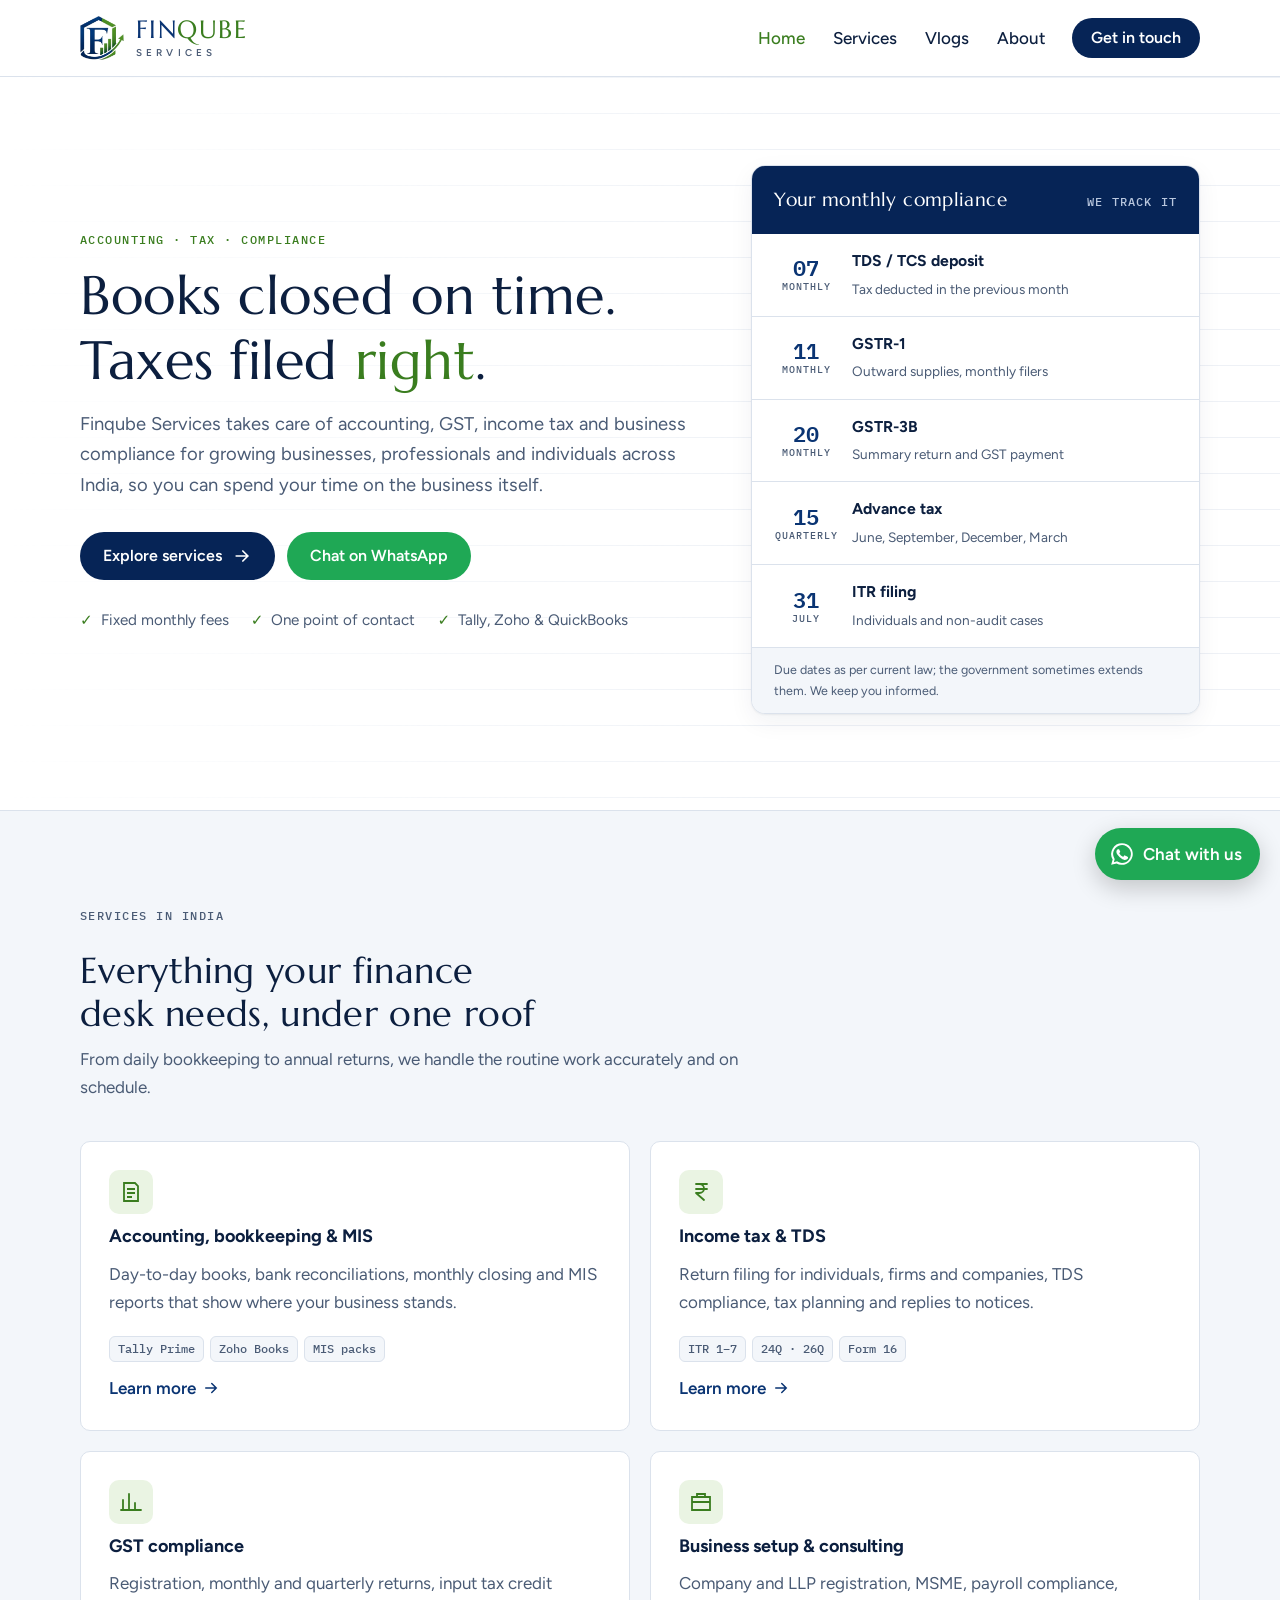
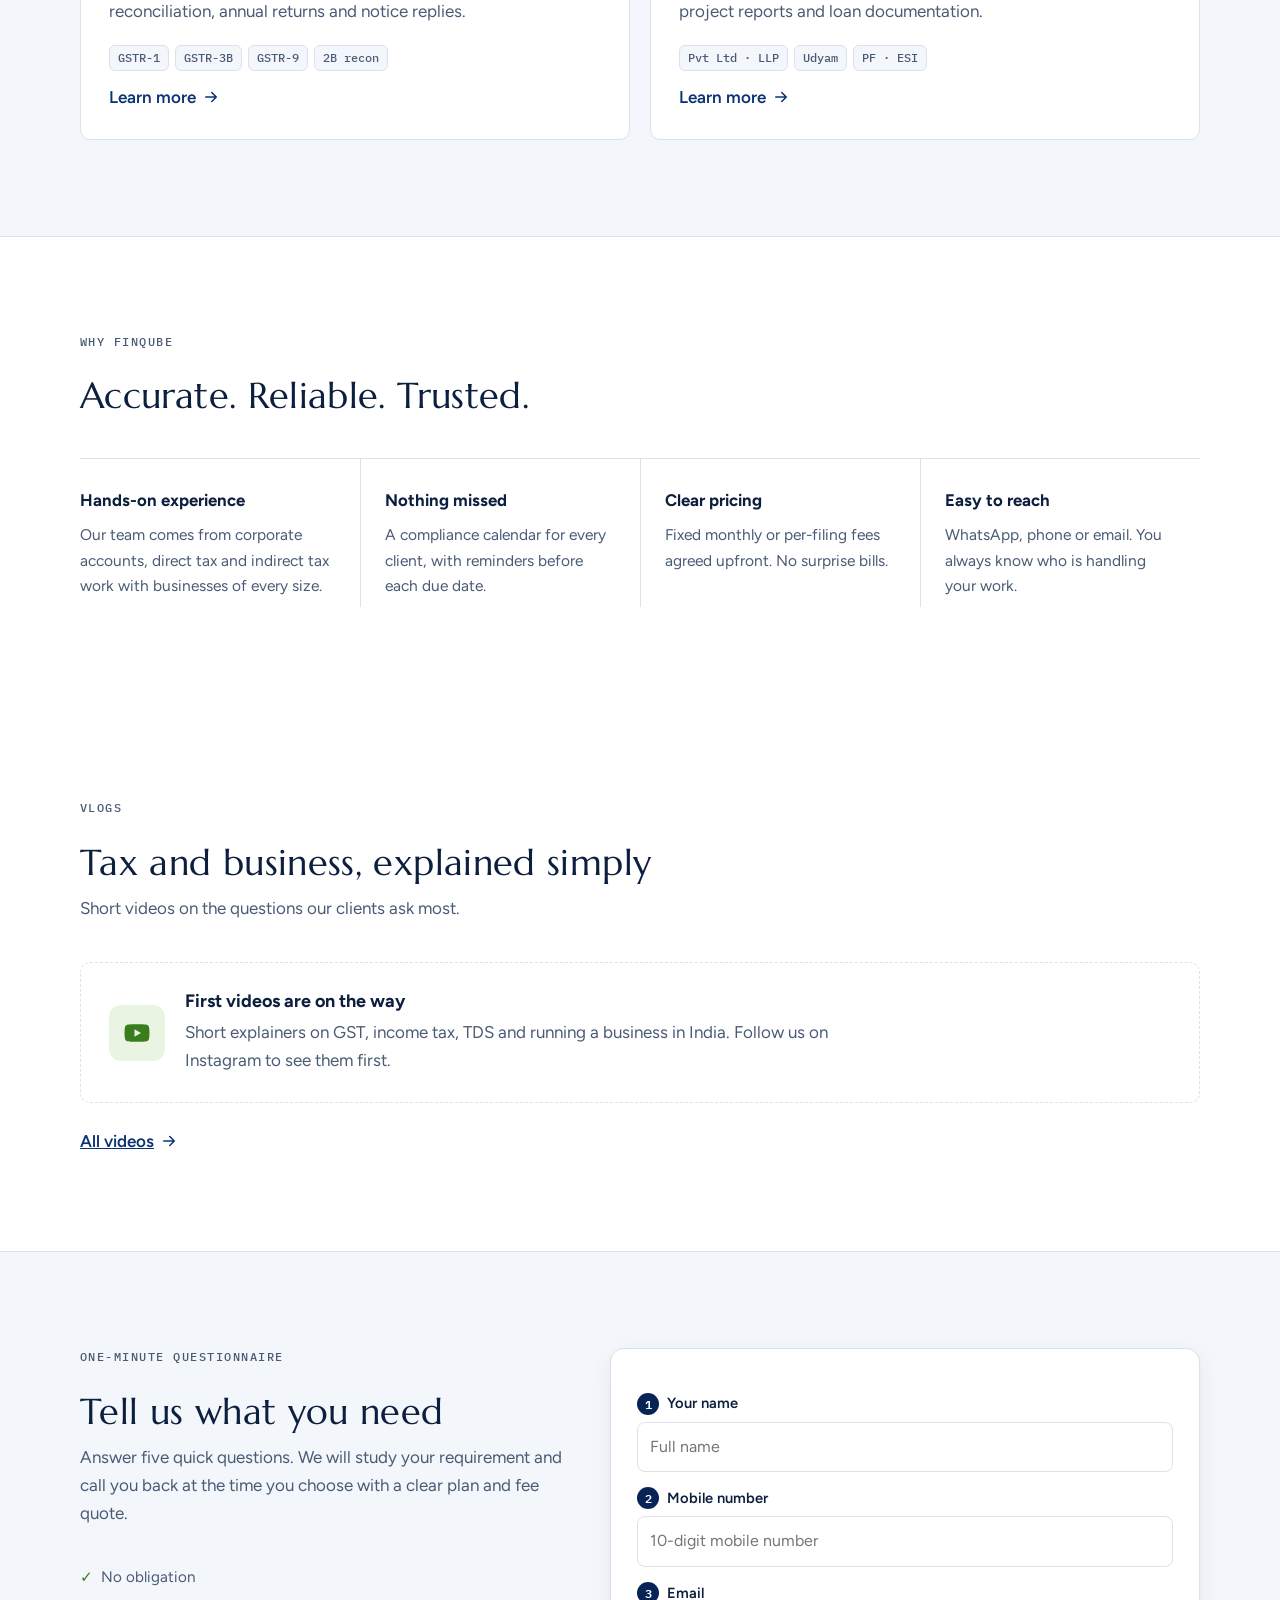
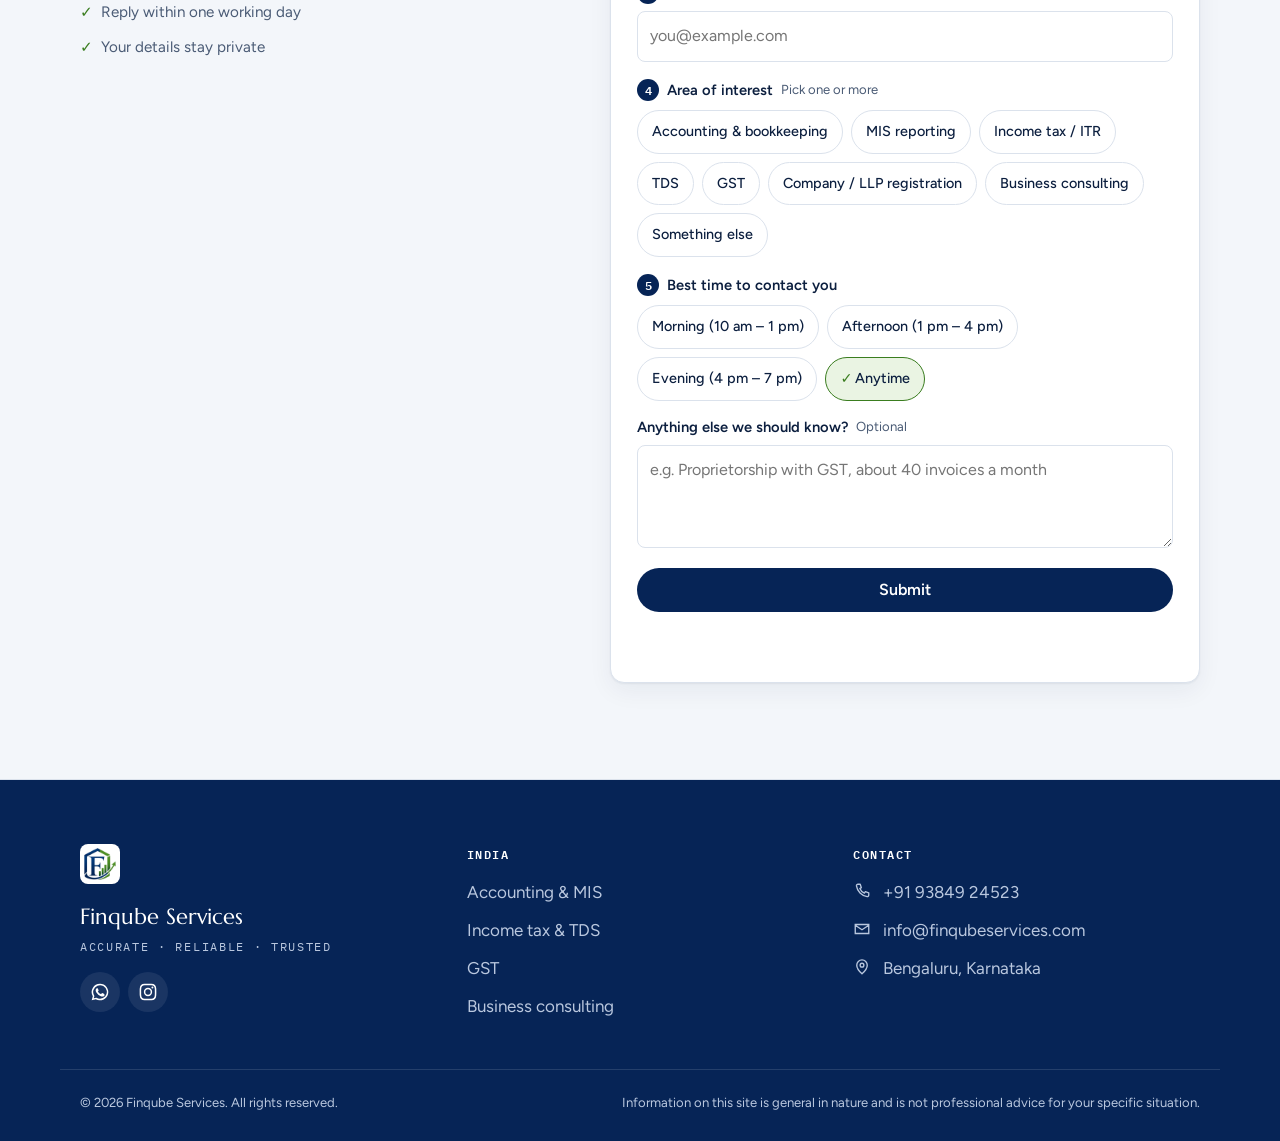
==== index.html @ 2cf3ce06 "Add files via upload" ====
<!doctype html>
<html lang="en">
<head>
<meta charset="utf-8">
<meta name="viewport" content="width=device-width, initial-scale=1, viewport-fit=cover">
<meta name="claude:viewport-fit-sides" content="cover">
<title>Finqube Services | Accounting, GST &amp; Income Tax Services</title>
<meta name="description" content="Finqube Services handles accounting, bookkeeping, MIS, GST, income tax, TDS and business compliance for businesses and individuals across India.">
<link rel="canonical" href="https://finqubeservices.com/">
<meta property="og:title" content="Finqube Services | Accounting, GST &amp; Income Tax Services">
<meta property="og:description" content="Finqube Services handles accounting, bookkeeping, MIS, GST, income tax, TDS and business compliance for businesses and individuals across India.">
<meta property="og:image" content="https://finqubeservices.com/assets/logo-full.jpg">
<meta property="og:type" content="website">
<meta name="theme-color" content="#062456">
<link rel="icon" type="image/png" href="assets/favicon.png">
<link rel="preconnect" href="https://fonts.googleapis.com">
<link rel="preconnect" href="https://fonts.gstatic.com" crossorigin>
<link rel="stylesheet" href="https://fonts.googleapis.com/css2?family=Figtree:wght@400;500;600;700&family=IBM+Plex+Mono:wght@400;500;600&family=Marcellus&display=swap">
<link rel="stylesheet" href="css/style.css">
</head>
<body data-page="home">
<header id="site-header" class="site-header"></header>
<main>

<section class="hero"><div class="wrap hero-grid">
<div>
<p class="eyebrow">Accounting · Tax · Compliance</p>
<h1>Books closed on time. Taxes filed <em>right</em>.</h1>
<p class="lede">Finqube Services takes care of accounting, GST, income tax and business compliance for growing businesses, professionals and individuals across India, so you can spend your time on the business itself.</p>
<div class="hero-actions">
<a class="btn btn-solid" href="services.html">Explore services <svg viewBox="0 0 24 24"><path fill="none" stroke="currentColor" stroke-width="2" stroke-linecap="round" d="M5 12h14m-6-6 6 6-6 6"/></svg></a>
<button type="button" class="btn btn-wa" data-wa-picker>Chat on WhatsApp</button>
</div>
<ul class="hero-points"><li>Fixed monthly fees</li><li>One point of contact</li><li>Tally, Zoho &amp; QuickBooks</li></ul>
</div>
<div class="ledger" aria-label="Typical monthly compliance calendar">
<div class="ledger-head"><b>Your monthly compliance</b><span>We track it</span></div>
<ol>
<li><span class="day">07<small>MONTHLY</small></span><span class="what"><b>TDS / TCS deposit</b><span>Tax deducted in the previous month</span></span></li>
<li><span class="day">11<small>MONTHLY</small></span><span class="what"><b>GSTR-1</b><span>Outward supplies, monthly filers</span></span></li>
<li><span class="day">20<small>MONTHLY</small></span><span class="what"><b>GSTR-3B</b><span>Summary return and GST payment</span></span></li>
<li><span class="day">15<small>QUARTERLY</small></span><span class="what"><b>Advance tax</b><span>June, September, December, March</span></span></li>
<li><span class="day">31<small>JULY</small></span><span class="what"><b>ITR filing</b><span>Individuals and non-audit cases</span></span></li>
</ol>
<div class="ledger-foot">Due dates as per current law; the government sometimes extends them. We keep you informed.</div>
</div>
</div></section>

<section class="section section-alt"><div class="wrap">
<div class="section-head"><p class="eyebrow">Services in India</p><h2>Everything your finance desk needs, under one roof</h2>
<p>From daily bookkeeping to annual returns, we handle the routine work accurately and on schedule.</p></div>
<div class="cards">
<a class="card" href="services.html#accounting"><div class="card-ico"><svg viewBox="0 0 24 24"><path fill="none" stroke="currentColor" stroke-width="1.8" d="M5 3h11l3 3v15H5zM8 9h8M8 13h8M8 17h5"/></svg></div><h3>Accounting, bookkeeping &amp; MIS</h3><p>Day-to-day books, bank reconciliations, monthly closing and MIS reports that show where your business stands.</p><div class="forms"><span>Tally Prime</span><span>Zoho Books</span><span>MIS packs</span></div><span class="more">Learn more <svg viewBox="0 0 24 24"><path fill="none" stroke="currentColor" stroke-width="2" stroke-linecap="round" d="M5 12h14m-6-6 6 6-6 6"/></svg></span></a>
<a class="card" href="services.html#direct-tax"><div class="card-ico"><svg viewBox="0 0 24 24"><path fill="none" stroke="currentColor" stroke-width="1.8" stroke-linecap="round" stroke-linejoin="round" d="M7 4h11M7 9h11M7 4h3.5a4.5 4.5 0 0 1 0 9H7l8 7"/></svg></div><h3>Income tax &amp; TDS</h3><p>Return filing for individuals, firms and companies, TDS compliance, tax planning and replies to notices.</p><div class="forms"><span>ITR 1–7</span><span>24Q · 26Q</span><span>Form 16</span></div><span class="more">Learn more <svg viewBox="0 0 24 24"><path fill="none" stroke="currentColor" stroke-width="2" stroke-linecap="round" d="M5 12h14m-6-6 6 6-6 6"/></svg></span></a>
<a class="card" href="services.html#gst"><div class="card-ico"><svg viewBox="0 0 24 24"><path fill="none" stroke="currentColor" stroke-width="1.8" stroke-linecap="round" d="M4 20V10M10 20V4M16 20v-7M22 20H2"/></svg></div><h3>GST compliance</h3><p>Registration, monthly and quarterly returns, input tax credit reconciliation, annual returns and notice replies.</p><div class="forms"><span>GSTR-1</span><span>GSTR-3B</span><span>GSTR-9</span><span>2B recon</span></div><span class="more">Learn more <svg viewBox="0 0 24 24"><path fill="none" stroke="currentColor" stroke-width="2" stroke-linecap="round" d="M5 12h14m-6-6 6 6-6 6"/></svg></span></a>
<a class="card" href="services.html#consulting"><div class="card-ico"><svg viewBox="0 0 24 24"><path fill="none" stroke="currentColor" stroke-width="1.8" d="M3 7h18v13H3zM8 7V4h8v3M3 12h18"/></svg></div><h3>Business setup &amp; consulting</h3><p>Company and LLP registration, MSME, payroll compliance, project reports and loan documentation.</p><div class="forms"><span>Pvt Ltd · LLP</span><span>Udyam</span><span>PF · ESI</span></div><span class="more">Learn more <svg viewBox="0 0 24 24"><path fill="none" stroke="currentColor" stroke-width="2" stroke-linecap="round" d="M5 12h14m-6-6 6 6-6 6"/></svg></span></a>
</div></div></section>

<section class="section"><div class="wrap">
<div class="section-head"><p class="eyebrow">Why Finqube</p><h2>Accurate. Reliable. Trusted.</h2></div>
<div class="why">
<div><b>Hands-on experience</b><p>Our team comes from corporate accounts, direct tax and indirect tax work with businesses of every size.</p></div>
<div><b>Nothing missed</b><p>A compliance calendar for every client, with reminders before each due date.</p></div>
<div><b>Clear pricing</b><p>Fixed monthly or per-filing fees agreed upfront. No surprise bills.</p></div>
<div><b>Easy to reach</b><p>WhatsApp, phone or email. You always know who is handling your work.</p></div>
</div></div></section>

<section class="section global-band" id="global-section"><div class="wrap">
<div class="section-head"><p class="eyebrow">Global services</p><h2>Bookkeeping and MIS for businesses abroad</h2>
<p>We are building dedicated teams for clients in the US, UK and Europe, the Gulf and Australia. Pick your region to see what we will offer and register early interest.</p></div>
<div class="country-grid" data-country-cards></div>
</div></section>

<section class="section"><div class="wrap">
<div class="section-head"><p class="eyebrow">Vlogs</p><h2>Tax and business, explained simply</h2>
<p>Short videos on the questions our clients ask most.</p></div>
<div class="vlog-grid" data-vlogs data-limit="3"></div>
<p style="margin-top:24px"><a class="more" href="vlogs.html">All videos <svg viewBox="0 0 24 24"><path fill="none" stroke="currentColor" stroke-width="2" stroke-linecap="round" d="M5 12h14m-6-6 6 6-6 6"/></svg></a></p>
</div></section>

<section class="section section-alt" id="enquire"><div class="wrap q-split">
<div class="section-head"><p class="eyebrow">One-minute questionnaire</p><h2>Tell us what you need</h2>
<p>Answer five quick questions. We will study your requirement and call you back at the time you choose with a clear plan and fee quote.</p>
<ul class="hero-points q-points"><li>No obligation</li><li>Reply within one working day</li><li>Your details stay private</li></ul></div>
<div class="panel"><div data-form="home"></div></div>
</div></section>

</main>
<footer id="site-footer" class="site-footer"></footer>
<script src="js/config.js"></script>
<script src="js/main.js"></script>
</body>
</html>
---- css/style.css ----
/* Finqube Services
   Layout concept: a clean "ledger" — white pages ruled with fine lines, navy for authority,
   the logo's green reserved for action and growth. */
:root {
  --bg: #ffffff;
  --bg-alt: #f3f6fa;
  --surface: #ffffff;
  --ink: #0c1f3f;
  --ink-soft: #4a5b75;
  --rule: #dbe2ec;
  --navy: #0a3473;
  --navy-deep: #062456;
  --green: #3a7d1f;
  --green-bright: #4f9c2c;
  --green-tint: #eaf4e3;
  --on-dark: #ffffff;
  --on-dark-soft: #b9c7de;
  --soon-bg: #fff4e0;
  --soon-fg: #8a5300;
  --err: #b42318;
  --wa: #1fa855;
  --shadow: 0 1px 2px rgba(12, 31, 63, .06), 0 8px 24px rgba(12, 31, 63, .06);

  --f-display: "Marcellus", "Cinzel", Georgia, serif;
  --f-body: "Figtree", "Segoe UI", system-ui, sans-serif;
  --f-mono: "IBM Plex Mono", ui-monospace, Consolas, monospace;

  --emblem-bg: transparent;
  --emblem-pad: 0px;
  --radius: 10px;
  --maxw: 1160px;
}
@media (prefers-color-scheme: dark) {
  :root:not([data-theme="light"]) {
    --bg: #0a1322; --bg-alt: #0f1b30; --surface: #122139; --ink: #e8eef8; --ink-soft: #a3b1c8;
    --rule: #22334f; --navy: #8fb4f2; --navy-deep: #07142a; --green: #7cc45a; --green-bright: #8fd46b;
    --green-tint: #17301a; --on-dark: #ffffff; --on-dark-soft: #a9b8d2; --soon-bg: #3a2a0c; --soon-fg: #f6c26b;
    --emblem-bg: #ffffff; --emblem-pad: 3px; --err: #ff8a80; --shadow: 0 1px 2px rgba(0,0,0,.3), 0 8px 24px rgba(0,0,0,.25);
    color-scheme: dark;
  }
}
:root[data-theme="dark"] {
  --bg: #0a1322; --bg-alt: #0f1b30; --surface: #122139; --ink: #e8eef8; --ink-soft: #a3b1c8;
  --rule: #22334f; --navy: #8fb4f2; --navy-deep: #07142a; --green: #7cc45a; --green-bright: #8fd46b;
  --green-tint: #17301a; --on-dark: #ffffff; --on-dark-soft: #a9b8d2; --soon-bg: #3a2a0c; --soon-fg: #f6c26b;
  --emblem-bg: #ffffff; --emblem-pad: 3px; --err: #ff8a80; --shadow: 0 1px 2px rgba(0,0,0,.3), 0 8px 24px rgba(0,0,0,.25);
  color-scheme: dark;
}

*, *::before, *::after { box-sizing: border-box; }
html { scroll-behavior: smooth; }
body {
  margin: 0; background: var(--bg); color: var(--ink);
  font: 400 1.0625rem/1.65 var(--f-body);
  -webkit-font-smoothing: antialiased;
}
body::before {
  content: ""; position: fixed; inset: 0 0 auto; height: env(safe-area-inset-top, 0px);
  z-index: 60; background: var(--bg);
}
img { max-width: 100%; height: auto; display: block; }
a { color: var(--navy); }
h1, h2, h3, h4 { margin: 0; line-height: 1.2; text-wrap: balance; color: var(--ink); }
h1, h2 { font-family: var(--f-display); font-weight: 400; letter-spacing: .01em; }
h1 { font-size: clamp(2.1rem, 4.6vw, 3.4rem); }
h2 { font-size: clamp(1.6rem, 3vw, 2.25rem); }
h3 { font-size: 1.125rem; font-weight: 700; }
p { margin: 0; }
.sr { position: absolute; width: 1px; height: 1px; overflow: hidden; clip: rect(0 0 0 0); }
.sel { user-select: all; }
:focus-visible { outline: 3px solid var(--green-bright); outline-offset: 2px; border-radius: 4px; }

.wrap {
  max-width: var(--maxw); margin: 0 auto;
  padding-left: max(20px, env(safe-area-inset-left, 0px));
  padding-right: max(20px, env(safe-area-inset-right, 0px));
}
.section { padding-block: clamp(56px, 8vw, 96px); }
.section-alt { background: var(--bg-alt); border-block: 1px solid var(--rule); }
.eyebrow {
  font: 500 .78rem/1.4 var(--f-mono); letter-spacing: .12em; text-transform: uppercase;
  color: var(--green); margin-bottom: 14px;
}
.eyebrow a { color: inherit; }
.lede { font-size: 1.15rem; color: var(--ink-soft); max-width: 60ch; margin-top: 16px; }
.section-head { display: grid; gap: 10px; max-width: 720px; margin-bottom: 40px; }
.section-head p { color: var(--ink-soft); }
.mt { margin-top: 48px; }

/* Buttons */
.btn {
  display: inline-flex; align-items: center; gap: 10px; justify-content: center;
  padding: 13px 22px; border-radius: 999px; font: 600 1rem/1 var(--f-body);
  text-decoration: none; border: 1.5px solid transparent; cursor: pointer;
  transition: transform .15s ease, background-color .15s ease;
}
.btn svg { width: 20px; height: 20px; }
.btn:hover { transform: translateY(-1px); }
.btn-solid { background: var(--navy-deep); color: var(--on-dark); }
.btn-solid:hover { background: var(--green); }
.btn-line { border-color: var(--rule); color: var(--ink); background: var(--surface); }
.btn-line:hover { border-color: var(--navy); }
.btn-wa { background: var(--wa); color: #fff; }

/* Header */
.site-header {
  position: sticky; top: env(safe-area-inset-top, 0px); z-index: 50;
  background: color-mix(in srgb, var(--bg) 92%, transparent);
  backdrop-filter: blur(10px); border-bottom: 1px solid var(--rule);
}
.header-row { display: flex; align-items: center; justify-content: space-between; gap: 20px; min-height: 76px; }
.brand { display: flex; align-items: center; gap: 12px; text-decoration: none; }
.brand img { width: 44px; height: 44px; object-fit: contain; background: var(--emblem-bg); border-radius: 8px; padding: var(--emblem-pad); }
.brand-word { display: grid; line-height: 1; font-family: var(--f-display); font-size: 1.55rem; letter-spacing: .06em; }
.brand-word > span { display: inline; }
.brand-word { grid-template-columns: auto auto; }
.bw-fin { color: var(--navy); }
.bw-qube { color: var(--green); }
.brand-word small {
  grid-column: 1 / -1; font: 600 .62rem/1 var(--f-body); letter-spacing: .42em;
  text-transform: uppercase; color: var(--ink-soft); margin-top: 5px;
}
.main-nav { display: flex; align-items: center; gap: 4px; }
.main-nav a:not(.btn) {
  color: var(--ink); text-decoration: none; font-weight: 500; padding: 8px 12px; border-radius: 8px;
}
.main-nav a:not(.btn):hover { background: var(--bg-alt); }
.main-nav a[aria-current="page"] { color: var(--green); }
.nav-cta { margin-left: 10px; padding: 11px 18px; }
.menu-btn { display: none; background: none; border: 0; padding: 10px; cursor: pointer; }
.menu-btn span { display: block; width: 24px; height: 2px; background: var(--ink); margin: 5px 0; transition: transform .2s; }

@media (max-width: 880px) {
  .menu-btn { display: block; }
  .main-nav {
    position: absolute; left: 0; right: 0; top: 100%;
    flex-direction: column; align-items: stretch; gap: 0;
    background: var(--bg); border-bottom: 1px solid var(--rule);
    padding: 8px max(20px, env(safe-area-inset-right, 0px)) 20px max(20px, env(safe-area-inset-left, 0px));
    display: none;
  }
  .site-header.open .main-nav { display: flex; }
  .main-nav a:not(.btn) { padding: 14px 4px; border-bottom: 1px solid var(--rule); border-radius: 0; }
  .nav-cta { margin: 16px 0 0; }
  .site-header.open .menu-btn span:nth-child(1) { transform: translateY(7px) rotate(45deg); }
  .site-header.open .menu-btn span:nth-child(2) { opacity: 0; }
  .site-header.open .menu-btn span:nth-child(3) { transform: translateY(-7px) rotate(-45deg); }
}

/* Hero */
.hero { padding-block: clamp(48px, 7vw, 88px) clamp(56px, 8vw, 96px); position: relative; overflow: hidden; }
.hero::after {
  content: ""; position: absolute; inset: 0; z-index: -1; pointer-events: none;
  background-image: linear-gradient(var(--rule) 1px, transparent 1px);
  background-size: 100% 36px; opacity: .45;
  mask-image: linear-gradient(90deg, transparent 0%, #000 60%, #000 100%);
  -webkit-mask-image: linear-gradient(90deg, transparent 0%, #000 60%, #000 100%);
}
.hero-grid { display: grid; grid-template-columns: 1.15fr .85fr; gap: clamp(32px, 5vw, 64px); align-items: center; }
.hero-grid > * { min-width: 0; }
.hero h1 em { font-style: normal; color: var(--green); }
.hero-actions { display: flex; flex-wrap: wrap; gap: 12px; margin-top: 32px; }
.hero-points { display: flex; flex-wrap: wrap; gap: 8px 22px; margin-top: 28px; padding: 0; list-style: none; color: var(--ink-soft); font-size: .95rem; }
.hero-points li::before { content: "✓"; color: var(--green); font-weight: 700; margin-right: 8px; }

/* Compliance ledger card */
.ledger { background: var(--surface); border: 1px solid var(--rule); border-radius: 14px; box-shadow: var(--shadow); overflow: hidden; }
.ledger-head { display: flex; justify-content: space-between; align-items: baseline; gap: 12px; padding: 18px 22px; background: var(--navy-deep); color: var(--on-dark); }
.ledger-head b { font-family: var(--f-display); font-weight: 400; font-size: 1.2rem; letter-spacing: .02em; }
.ledger-head span { font: 500 .72rem var(--f-mono); letter-spacing: .1em; color: var(--on-dark-soft); text-transform: uppercase; }
.ledger ol { list-style: none; margin: 0; padding: 0; }
.ledger li { display: grid; grid-template-columns: 64px 1fr; gap: 14px; align-items: center; padding: 14px 22px; border-top: 1px solid var(--rule); }
.ledger li:first-child { border-top: 0; }
.ledger .day { font: 600 1.35rem/1 var(--f-mono); color: var(--navy); font-variant-numeric: tabular-nums; text-align: center; }
.ledger .day small { display: block; font-size: .62rem; letter-spacing: .1em; color: var(--ink-soft); margin-top: 4px; font-weight: 500; }
.ledger .what b { display: block; font-size: .98rem; }
.ledger .what span { font-size: .85rem; color: var(--ink-soft); }
.ledger-foot { padding: 12px 22px; font-size: .78rem; color: var(--ink-soft); background: var(--bg-alt); border-top: 1px solid var(--rule); }

/* Service cards */
.cards { display: grid; grid-template-columns: repeat(2, minmax(0, 1fr)); gap: 20px; }
.card {
  background: var(--surface); border: 1px solid var(--rule); border-radius: var(--radius);
  padding: 28px; display: flex; flex-direction: column; gap: 12px; text-decoration: none; color: inherit;
  transition: border-color .15s ease, transform .15s ease;
}
a.card:hover { border-color: var(--navy); transform: translateY(-2px); }
.card p { color: var(--ink-soft); }
.card .forms { display: flex; flex-wrap: wrap; gap: 6px; margin-top: auto; padding-top: 8px; }
.forms span, .cc-tools span {
  font: 500 .72rem/1 var(--f-mono); padding: 6px 8px; border-radius: 6px;
  background: var(--bg-alt); color: var(--ink-soft); border: 1px solid var(--rule);
}
.card-ico { width: 44px; height: 44px; border-radius: 10px; display: grid; place-items: center; background: var(--green-tint); color: var(--green); }
.card-ico svg { width: 24px; height: 24px; }
.more { display: inline-flex; align-items: center; gap: 6px; font-weight: 600; color: var(--navy); }
.more svg, .cc-link svg { width: 18px; height: 18px; transition: transform .15s; }
a:hover .more svg, a:hover .cc-link svg { transform: translateX(3px); }

/* Why */
.why { display: grid; grid-template-columns: repeat(4, minmax(0, 1fr)); gap: 0; border-top: 1px solid var(--rule); }
.why > div { padding: 28px 24px 8px 0; display: grid; gap: 8px; align-content: start; }
.why > div + div { padding-left: 24px; border-left: 1px solid var(--rule); }
.why b { font-size: 1.05rem; }
.why p { color: var(--ink-soft); font-size: .97rem; }

/* Country cards */
.country-grid { display: grid; grid-template-columns: repeat(auto-fill, minmax(250px, 1fr)); gap: 20px; }
.country-card {
  background: var(--surface); border: 1px solid var(--rule); border-radius: var(--radius); padding: 24px;
  display: flex; flex-direction: column; gap: 12px; text-decoration: none; color: inherit;
  transition: border-color .15s, transform .15s;
}
.country-card:hover { border-color: var(--green); transform: translateY(-2px); }
.country-card p { color: var(--ink-soft); font-size: .95rem; }
.cc-top { display: flex; justify-content: space-between; align-items: center; gap: 10px; }
.cc-code {
  font: 600 1rem/1 var(--f-mono); letter-spacing: .06em; width: 48px; height: 48px; border-radius: 10px;
  display: grid; place-items: center; background: var(--navy-deep); color: var(--on-dark);
}
.cc-code-lg { width: 76px; height: 76px; font-size: 1.5rem; border-radius: 14px; flex: none; }
.cc-tools { display: flex; flex-wrap: wrap; gap: 6px; }
.cc-link { margin-top: auto; padding-top: 6px; display: inline-flex; align-items: center; gap: 6px; font-weight: 600; color: var(--green); }
.tag { display: inline-block; font: 600 .7rem/1 var(--f-mono); letter-spacing: .06em; text-transform: uppercase; padding: 6px 9px; border-radius: 999px; white-space: nowrap; }
.tag-soon { background: var(--soon-bg); color: var(--soon-fg); }
.tag-live { background: var(--green-tint); color: var(--green); }

/* Global band */
.global-band { background: var(--navy-deep); color: var(--on-dark); }
.global-band h2, .global-band .section-head p { color: var(--on-dark); }
.global-band .section-head p { color: var(--on-dark-soft); }
.global-band .eyebrow { color: #9fd37f; }
.global-band .country-card { background: rgba(255,255,255,.04); border-color: rgba(255,255,255,.14); color: var(--on-dark); }
.global-band .country-card h3 { color: var(--on-dark); }
.global-band .country-card p { color: var(--on-dark-soft); }
.global-band .cc-code { background: rgba(255,255,255,.1); }
.global-band .cc-tools span { background: rgba(255,255,255,.06); border-color: rgba(255,255,255,.14); color: var(--on-dark-soft); }
.global-band .cc-link { color: #9fd37f; }
.global-band .country-card:hover { border-color: #9fd37f; }

/* Vlogs */
.vlog-grid { display: grid; grid-template-columns: repeat(auto-fill, minmax(260px, 1fr)); gap: 24px; }
.vlog { text-decoration: none; color: inherit; display: grid; gap: 10px; }
.vlog-thumb { position: relative; aspect-ratio: 16/9; border-radius: var(--radius); overflow: hidden; background: var(--bg-alt); max-width: 100%; }
.vlog-thumb img { width: 100%; height: 100%; object-fit: cover; }
.vlog-thumb .play { position: absolute; inset: 0; display: grid; place-items: center; color: #fff; }
.vlog-thumb .play svg { width: 56px; height: 56px; filter: drop-shadow(0 2px 8px rgba(0,0,0,.4)); }
.vlog-date { font: .8rem var(--f-mono); color: var(--ink-soft); }
.vlog-empty {
  grid-column: 1 / -1; display: flex; gap: 20px; align-items: center; padding: 28px;
  border: 1.5px dashed var(--rule); border-radius: var(--radius); background: var(--surface);
}
.vlog-empty p { color: var(--ink-soft); margin-top: 6px; max-width: 60ch; }
.ve-icon { flex: none; width: 56px; height: 56px; border-radius: 12px; display: grid; place-items: center; background: var(--green-tint); color: var(--green); }
.ve-icon svg { width: 30px; height: 30px; }

/* CTA band */
.cta-band { display: flex; flex-wrap: wrap; align-items: center; justify-content: space-between; gap: 24px; padding: 40px; border-radius: 16px; background: var(--green-tint); border: 1px solid var(--rule); }
.cta-band p { color: var(--ink-soft); margin-top: 8px; }
.cta-band .actions { display: flex; flex-wrap: wrap; gap: 12px; }

/* Page hero */
.page-hero { padding-block: clamp(44px, 6vw, 72px); background: var(--bg-alt); border-bottom: 1px solid var(--rule); }
.ph-row { display: flex; gap: 24px; align-items: flex-start; }
.ph-row .tag { margin-top: 18px; }

/* Services page */
.svc-block { display: grid; grid-template-columns: 300px minmax(0, 1fr); gap: 48px; padding-block: 48px; border-top: 1px solid var(--rule); scroll-margin-top: 90px; }
.svc-block:first-child { border-top: 0; padding-top: 0; }
.svc-block .side { display: grid; gap: 12px; align-content: start; }
.svc-block .side p { color: var(--ink-soft); }
.svc-items { display: grid; grid-template-columns: repeat(2, minmax(0, 1fr)); gap: 0 32px; }
.svc-items div { padding: 18px 0; border-bottom: 1px solid var(--rule); }
.svc-items b { display: block; margin-bottom: 4px; }
.svc-items p { color: var(--ink-soft); font-size: .96rem; }

/* Country page */
.split { display: grid; grid-template-columns: minmax(0, 1fr) 380px; gap: 48px; align-items: start; }
.split > * { min-width: 0; }
.svc-list { margin-top: 20px; border-top: 1px solid var(--rule); }
.svc-row { padding: 18px 0; border-bottom: 1px solid var(--rule); display: grid; gap: 4px; }
.svc-row p { color: var(--ink-soft); }
.steps { list-style: none; padding: 0; margin: 20px 0 0; counter-reset: s; display: grid; gap: 14px; }
.steps li { counter-increment: s; display: grid; grid-template-columns: 36px 1fr; gap: 2px 14px; }
.steps li::before { content: counter(s); grid-row: span 2; width: 36px; height: 36px; border-radius: 50%; display: grid; place-items: center; font: 600 .9rem var(--f-mono); background: var(--green-tint); color: var(--green); }
.steps span { color: var(--ink-soft); }
.note { margin-top: 28px; font-size: .9rem; color: var(--ink-soft); padding: 14px 16px; border-left: 3px solid var(--rule); background: var(--bg-alt); }
.split-side { position: sticky; top: 100px; }
.panel { background: var(--surface); border: 1px solid var(--rule); border-radius: 14px; padding: 26px; box-shadow: var(--shadow); display: grid; gap: 10px; }
.panel > p { color: var(--ink-soft); font-size: .96rem; }

/* Forms */
.enquiry { display: grid; gap: 6px; margin-top: 8px; }
.enquiry label { font-size: .85rem; font-weight: 600; margin-top: 8px; }
.enquiry input, .enquiry textarea, .enquiry select {
  width: 100%; font: inherit; font-size: 1rem; color: var(--ink); background: var(--bg);
  border: 1px solid var(--rule); border-radius: 8px; padding: 11px 12px;
}
.enquiry input:focus, .enquiry textarea:focus, .enquiry select:focus { outline: 2px solid var(--green-bright); outline-offset: 0; border-color: transparent; }
.enquiry .btn { margin-top: 14px; }
.form-result { margin-top: 10px; padding: 14px; border-radius: 8px; font-size: .95rem; display: grid; gap: 12px; }
.form-result.ok { background: var(--green-tint); }
.form-result.err { color: var(--err); background: var(--bg-alt); }

/* Questionnaire */
.q-split { display: grid; grid-template-columns: minmax(0, .9fr) minmax(0, 1.1fr); gap: 48px; align-items: start; }
.q-points { flex-direction: column; gap: 10px; }
.enquiry .q { display: grid; gap: 6px; border: 0; margin: 0; padding: 0; min-width: 0; }
.enquiry fieldset.q { margin-top: 10px; }
.enquiry label, .enquiry legend { font-size: .92rem; font-weight: 600; margin-top: 8px; padding: 0; display: flex; align-items: center; gap: 8px; flex-wrap: wrap; }
.enquiry legend { margin-bottom: 8px; }
.enquiry em { font-style: normal; font-weight: 400; color: var(--ink-soft); font-size: .82rem; }
.qn { width: 22px; height: 22px; border-radius: 50%; display: inline-grid; place-items: center; font: 600 .72rem var(--f-mono); background: var(--navy-deep); color: var(--on-dark); flex: none; }
.chips { display: flex; flex-wrap: wrap; gap: 8px; }
.enquiry .chip { margin: 0; font-weight: 500; font-size: .9rem; cursor: pointer; }
.chip input { position: absolute; opacity: 0; width: 1px; height: 1px; }
.chip span { display: inline-block; padding: 9px 14px; border-radius: 999px; border: 1px solid var(--rule); background: var(--bg); transition: background-color .15s, border-color .15s; }
.chip:hover span { border-color: var(--navy); }
.chip input:checked + span { background: var(--green-tint); border-color: var(--green); color: var(--ink); }
.chip input:checked + span::before { content: "✓ "; color: var(--green); font-weight: 700; }
.chip input:focus-visible + span { outline: 3px solid var(--green-bright); outline-offset: 2px; }

/* About / contact */
.prose { max-width: 68ch; display: grid; gap: 18px; color: var(--ink-soft); font-size: 1.08rem; }
.prose strong { color: var(--ink); }
.values { display: grid; grid-template-columns: repeat(3, minmax(0, 1fr)); gap: 20px; }
.contact-grid { display: grid; grid-template-columns: minmax(0, 1fr) minmax(0, 1.1fr); gap: 48px; align-items: start; }
.contact-list { list-style: none; padding: 0; margin: 24px 0 0; display: grid; gap: 0; border-top: 1px solid var(--rule); }
.contact-list li { display: grid; grid-template-columns: 44px 1fr; gap: 14px; align-items: center; padding: 18px 0; border-bottom: 1px solid var(--rule); }
.contact-list .ci { width: 44px; height: 44px; border-radius: 10px; display: grid; place-items: center; background: var(--bg-alt); color: var(--navy); }
.contact-list .ci svg { width: 22px; height: 22px; }
.contact-list small { display: block; font: 500 .72rem var(--f-mono); letter-spacing: .08em; text-transform: uppercase; color: var(--ink-soft); }
.contact-list b { font-weight: 600; word-break: break-word; }
.soc-row { display: flex; flex-wrap: wrap; gap: 10px; margin-top: 24px; }

/* Footer */
.site-footer { background: var(--navy-deep); color: var(--on-dark-soft); padding-block: 64px 28px; margin-top: 0; }
.footer-grid { display: grid; grid-template-columns: repeat(auto-fit, minmax(200px, 1fr)); gap: 40px; }
.footer-grid > * { min-width: 0; }
.site-footer h4 { color: var(--on-dark); font: 600 .78rem var(--f-mono); letter-spacing: .12em; text-transform: uppercase; margin-bottom: 14px; }
.site-footer ul { list-style: none; padding: 0; margin: 0; display: grid; gap: 10px; }
.site-footer a { color: var(--on-dark-soft); text-decoration: none; }
.site-footer a:hover { color: var(--on-dark); }
.f-brand img { width: 40px; height: 40px; background: #fff; border-radius: 8px; padding: 4px; }
.f-name { font-family: var(--f-display); font-size: 1.4rem; color: var(--on-dark); margin-top: 14px; }
.f-tag { font: .75rem var(--f-mono); letter-spacing: .14em; text-transform: uppercase; margin-top: 4px; }
.f-social { display: flex; gap: 8px; margin-top: 18px; }
.f-contact li { display: grid; grid-template-columns: 20px 1fr; gap: 10px; align-items: start; }
.f-contact svg { width: 18px; height: 18px; margin-top: 4px; }
.f-contact span { word-break: break-word; }
.f-base { display: flex; flex-wrap: wrap; justify-content: space-between; gap: 10px 24px; margin-top: 48px; padding-top: 22px; border-top: 1px solid rgba(255,255,255,.12); font-size: .82rem; }
.soc { width: 40px; height: 40px; border-radius: 50%; display: grid; place-items: center; background: rgba(255,255,255,.08); color: var(--on-dark) !important; }
.soc svg { width: 20px; height: 20px; }
.soc:hover { background: var(--green); }
.soc-lg { width: 48px; height: 48px; background: var(--bg-alt); color: var(--navy) !important; border: 1px solid var(--rule); }
.soc-lg:hover { background: var(--green-tint); }
.soc-lg svg { width: 22px; height: 22px; }

/* WhatsApp picker */
button.soc { border: 0; cursor: pointer; font: inherit; }
button.soc-lg { border: 1px solid var(--rule); }
.wa-float { border: 0; cursor: pointer; font: inherit; font-weight: 600; }
.wa-picker {
  position: fixed; z-index: 80; width: min(340px, calc(100vw - 40px));
  right: calc(20px + env(safe-area-inset-right, 0px)); bottom: calc(86px + env(safe-area-inset-bottom, 0px));
  background: var(--surface); border: 1px solid var(--rule); border-radius: 16px; overflow: hidden;
  box-shadow: 0 16px 48px rgba(0,0,0,.22);
}
.wp-head { display: flex; align-items: center; gap: 12px; padding: 16px 18px; background: var(--wa); color: #fff; }
.wp-head > svg { width: 30px; height: 30px; flex: none; }
.wp-head div { display: grid; flex: 1; }
.wp-head span { font-size: .85rem; opacity: .9; }
.wp-close { background: none; border: 0; color: #fff; font-size: 1.6rem; line-height: 1; cursor: pointer; padding: 4px 8px; }
.wp-list { display: grid; padding: 6px 0; }
.wp-list a { display: flex; justify-content: space-between; align-items: center; gap: 10px; padding: 12px 18px; color: var(--ink); text-decoration: none; font-weight: 500; border-bottom: 1px solid var(--rule); }
.wp-list a:last-child { border-bottom: 0; }
.wp-list a:hover { background: var(--green-tint); }
.wp-list svg { width: 16px; height: 16px; color: var(--green); flex: none; }
.wp-foot { padding: 10px 18px 14px; font-size: .78rem; color: var(--ink-soft); background: var(--bg-alt); }

/* Floating WhatsApp */
.wa-float {
  position: fixed; z-index: 70;
  right: calc(20px + env(safe-area-inset-right, 0px)); bottom: calc(20px + env(safe-area-inset-bottom, 0px));
  display: flex; align-items: center; gap: 8px; padding: 12px 18px 12px 14px; border-radius: 999px;
  background: var(--wa); color: #fff; text-decoration: none; font-weight: 600;
  box-shadow: 0 8px 24px rgba(0,0,0,.2);
}
.wa-float svg { width: 26px; height: 26px; }
.wa-float:hover { transform: translateY(-2px); }

/* Responsive */
@media (max-width: 960px) {
  .hero-grid, .contact-grid, .split, .q-split { grid-template-columns: 1fr; }
  .split-side { position: static; }
  .why { grid-template-columns: repeat(2, minmax(0, 1fr)); }
  .why > div:nth-child(3) { padding-left: 0; border-left: 0; }
  .footer-grid { grid-template-columns: 1fr 1fr; }
  .svc-block { grid-template-columns: 1fr; gap: 20px; }
  .values { grid-template-columns: 1fr; }
}
@media (max-width: 640px) {
  .cards, .svc-items, .why { grid-template-columns: 1fr; }
  .why > div, .why > div + div { padding: 20px 0 4px; border-left: 0; border-top: 1px solid var(--rule); }
  .why > div:first-child { border-top: 0; }
  .footer-grid { grid-template-columns: 1fr; }
  .cta-band { padding: 28px 22px; }
  .ph-row { flex-direction: column; gap: 16px; }
  .wa-float span { display: none; }
  .wa-float { padding: 14px; }
  .brand-word { font-size: 1.3rem; }
}
@media (prefers-reduced-motion: reduce) {
  *, *::before, *::after { transition: none !important; scroll-behavior: auto !important; }
}
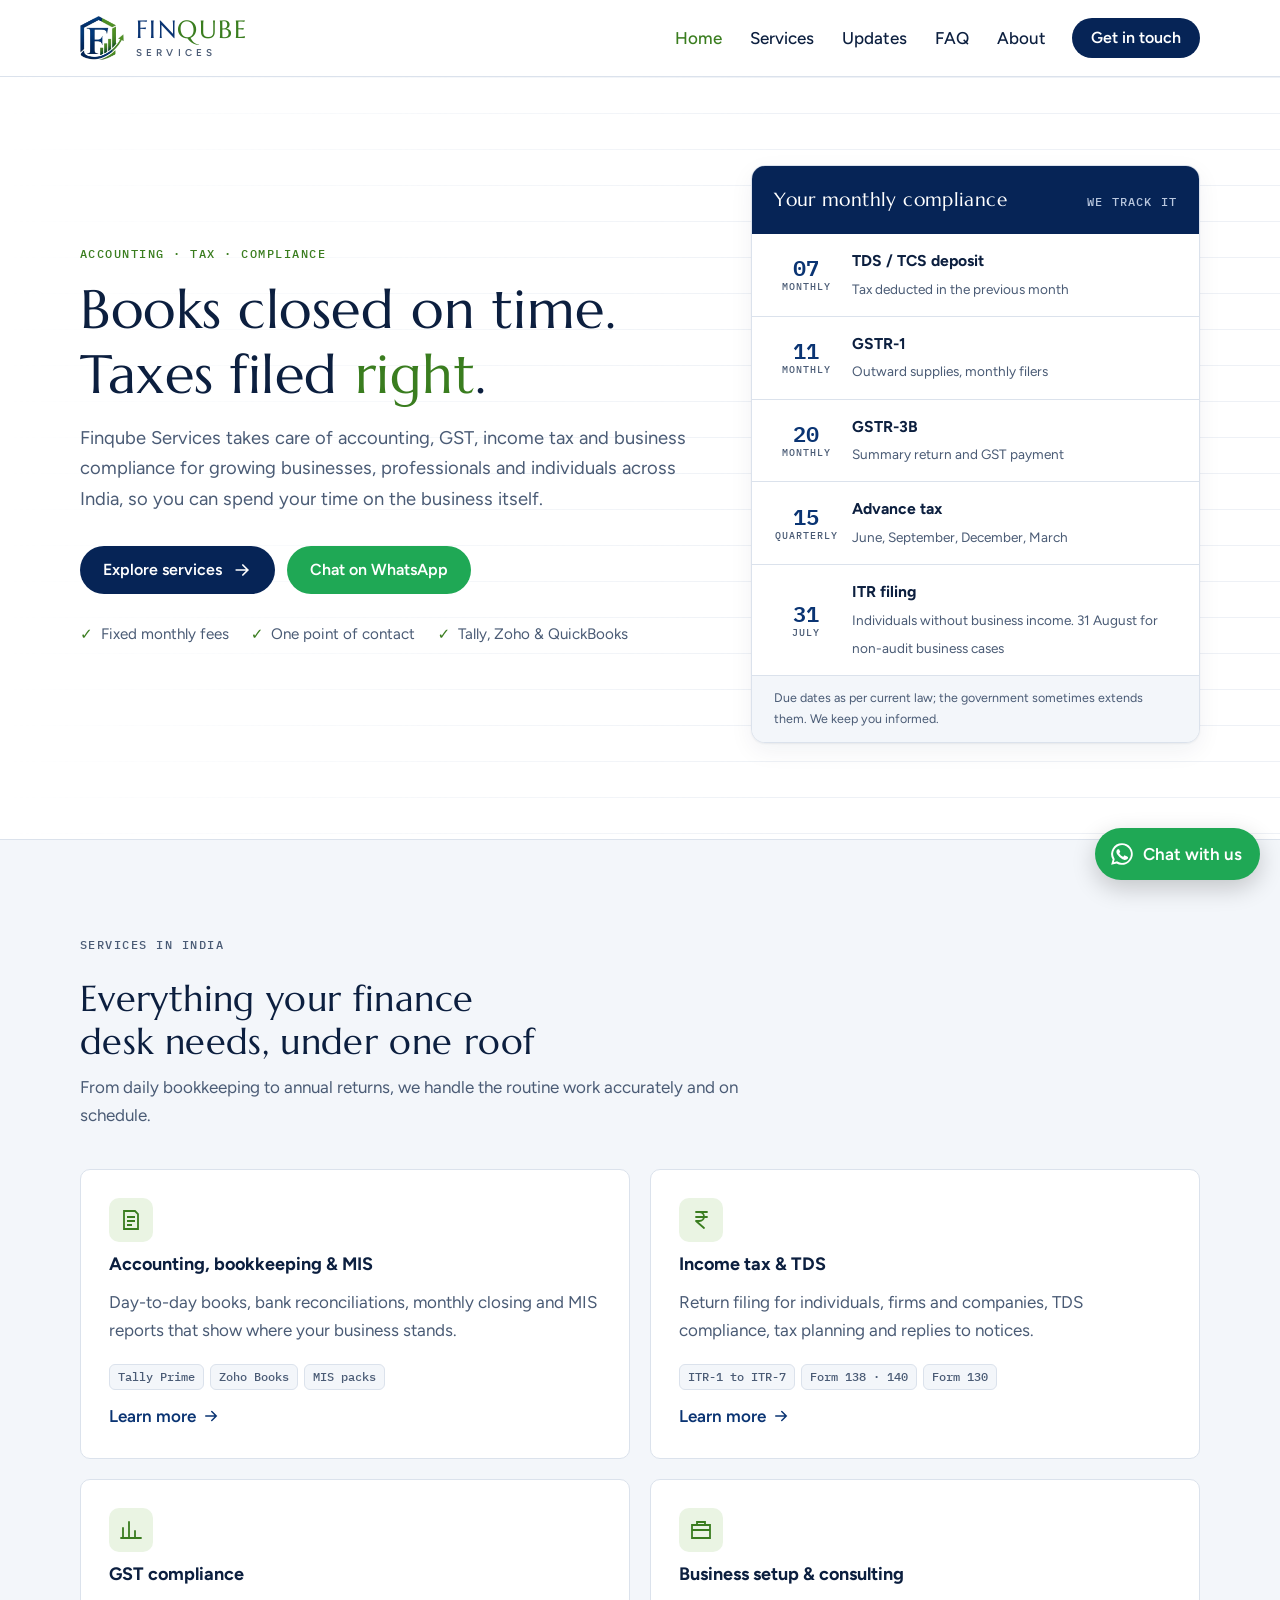
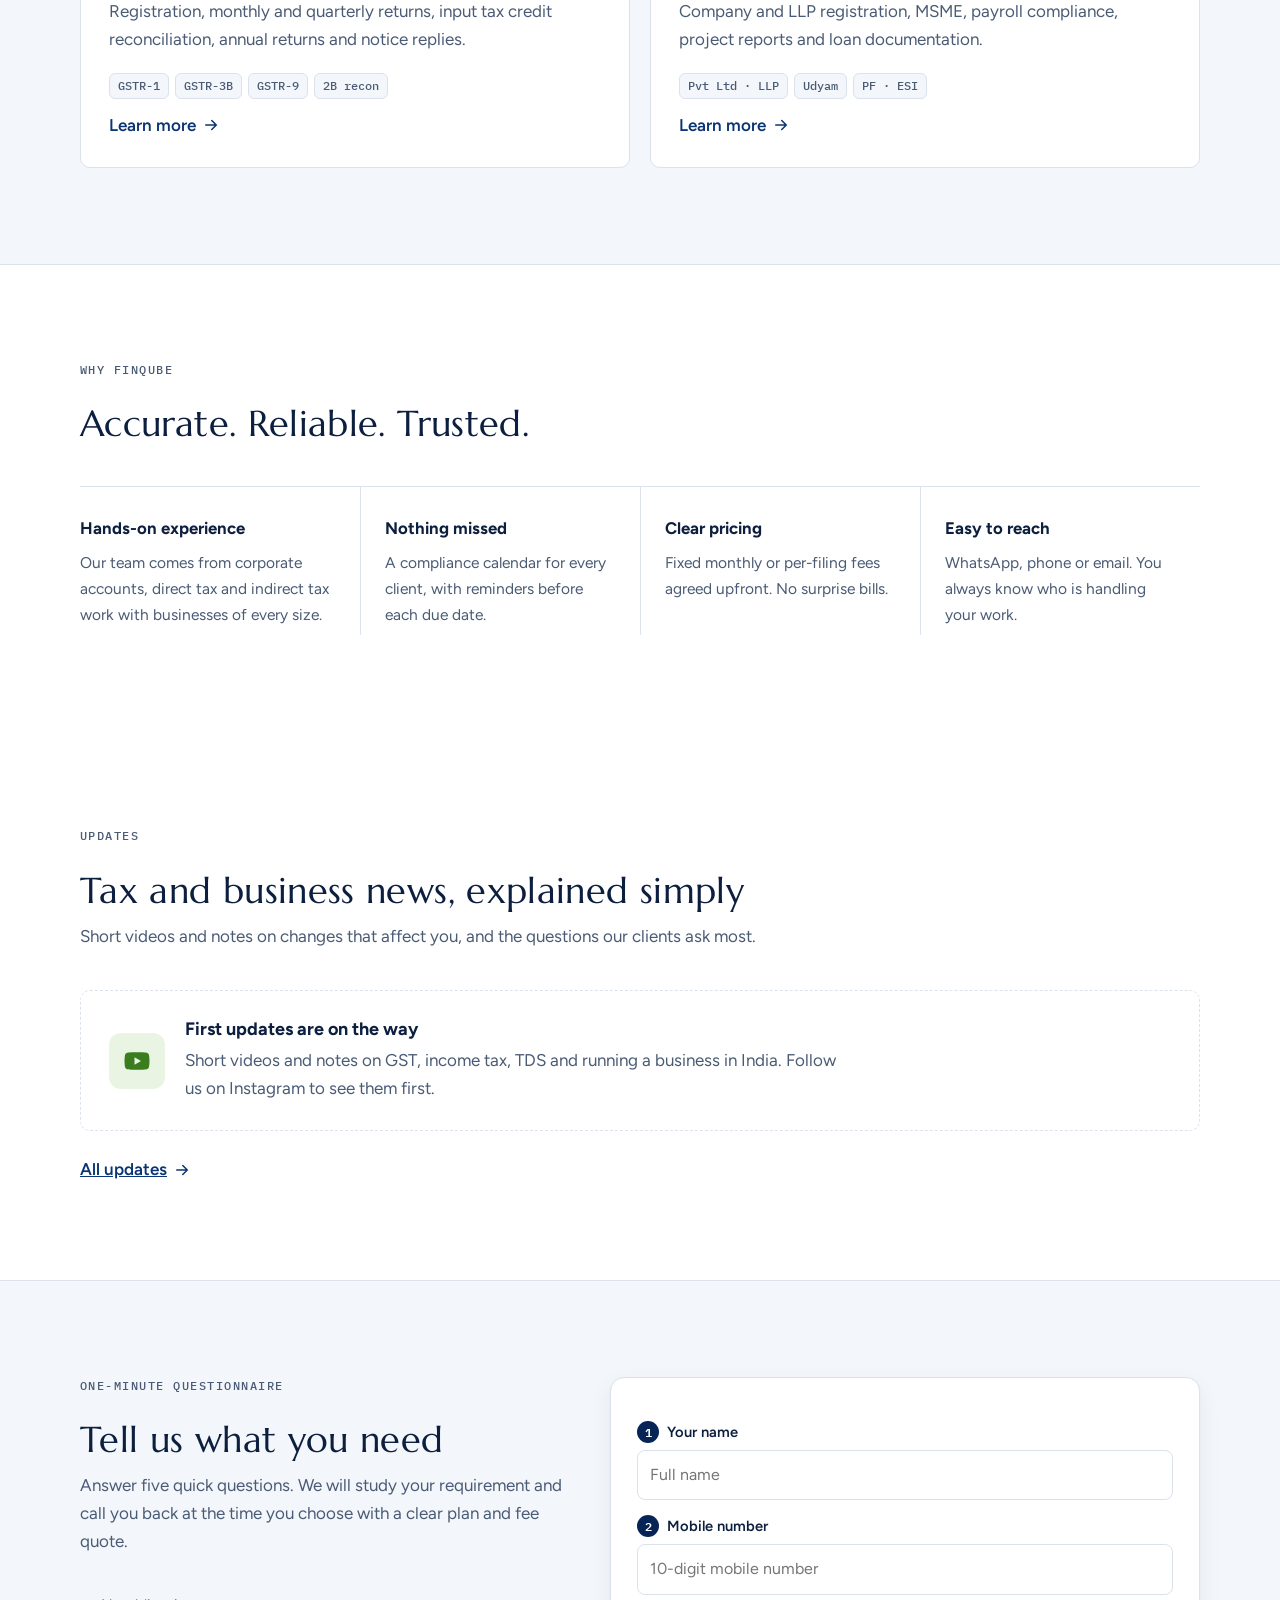
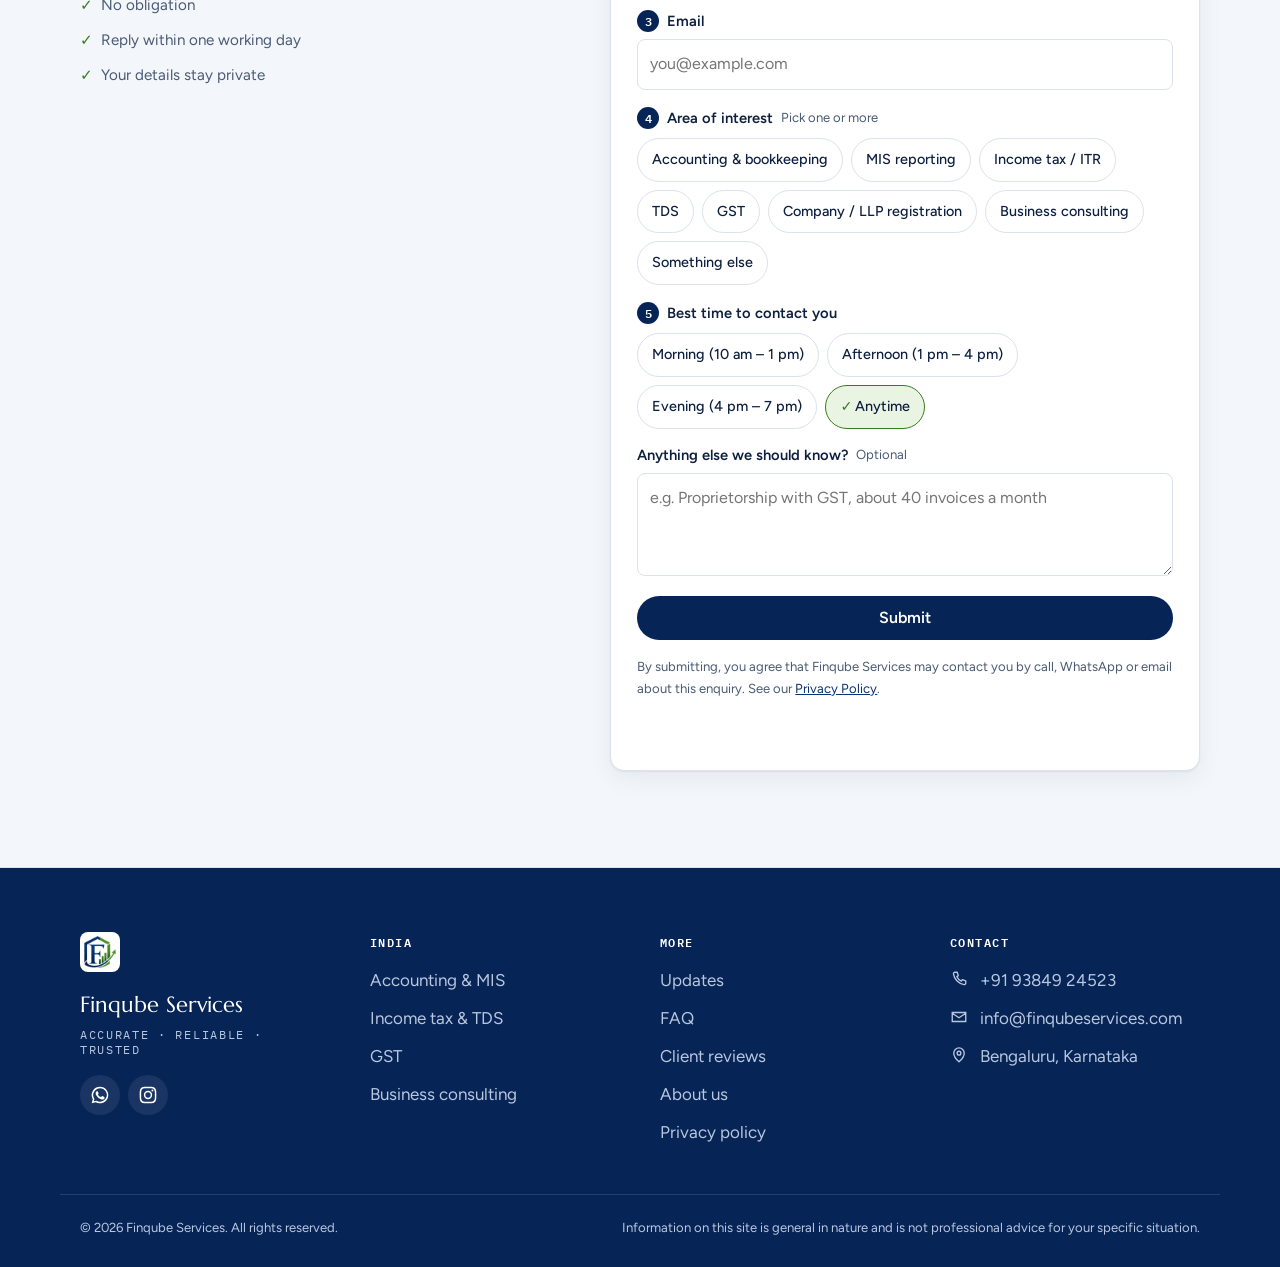
==== commit f724d40c: "Add files via upload" ====
--- a/index.html
+++ b/index.html
@@ -40,7 +40,7 @@
 <li><span class="day">11<small>MONTHLY</small></span><span class="what"><b>GSTR-1</b><span>Outward supplies, monthly filers</span></span></li>
 <li><span class="day">20<small>MONTHLY</small></span><span class="what"><b>GSTR-3B</b><span>Summary return and GST payment</span></span></li>
 <li><span class="day">15<small>QUARTERLY</small></span><span class="what"><b>Advance tax</b><span>June, September, December, March</span></span></li>
-<li><span class="day">31<small>JULY</small></span><span class="what"><b>ITR filing</b><span>Individuals and non-audit cases</span></span></li>
+<li><span class="day">31<small>JULY</small></span><span class="what"><b>ITR filing</b><span>Individuals without business income. 31 August for non-audit business cases</span></span></li>
 </ol>
 <div class="ledger-foot">Due dates as per current law; the government sometimes extends them. We keep you informed.</div>
 </div>
@@ -51,7 +51,7 @@
 <p>From daily bookkeeping to annual returns, we handle the routine work accurately and on schedule.</p></div>
 <div class="cards">
 <a class="card" href="services.html#accounting"><div class="card-ico"><svg viewBox="0 0 24 24"><path fill="none" stroke="currentColor" stroke-width="1.8" d="M5 3h11l3 3v15H5zM8 9h8M8 13h8M8 17h5"/></svg></div><h3>Accounting, bookkeeping &amp; MIS</h3><p>Day-to-day books, bank reconciliations, monthly closing and MIS reports that show where your business stands.</p><div class="forms"><span>Tally Prime</span><span>Zoho Books</span><span>MIS packs</span></div><span class="more">Learn more <svg viewBox="0 0 24 24"><path fill="none" stroke="currentColor" stroke-width="2" stroke-linecap="round" d="M5 12h14m-6-6 6 6-6 6"/></svg></span></a>
-<a class="card" href="services.html#direct-tax"><div class="card-ico"><svg viewBox="0 0 24 24"><path fill="none" stroke="currentColor" stroke-width="1.8" stroke-linecap="round" stroke-linejoin="round" d="M7 4h11M7 9h11M7 4h3.5a4.5 4.5 0 0 1 0 9H7l8 7"/></svg></div><h3>Income tax &amp; TDS</h3><p>Return filing for individuals, firms and companies, TDS compliance, tax planning and replies to notices.</p><div class="forms"><span>ITR 1–7</span><span>24Q · 26Q</span><span>Form 16</span></div><span class="more">Learn more <svg viewBox="0 0 24 24"><path fill="none" stroke="currentColor" stroke-width="2" stroke-linecap="round" d="M5 12h14m-6-6 6 6-6 6"/></svg></span></a>
+<a class="card" href="services.html#direct-tax"><div class="card-ico"><svg viewBox="0 0 24 24"><path fill="none" stroke="currentColor" stroke-width="1.8" stroke-linecap="round" stroke-linejoin="round" d="M7 4h11M7 9h11M7 4h3.5a4.5 4.5 0 0 1 0 9H7l8 7"/></svg></div><h3>Income tax &amp; TDS</h3><p>Return filing for individuals, firms and companies, TDS compliance, tax planning and replies to notices.</p><div class="forms"><span>ITR-1 to ITR-7</span><span>Form 138 · 140</span><span>Form 130</span></div><span class="more">Learn more <svg viewBox="0 0 24 24"><path fill="none" stroke="currentColor" stroke-width="2" stroke-linecap="round" d="M5 12h14m-6-6 6 6-6 6"/></svg></span></a>
 <a class="card" href="services.html#gst"><div class="card-ico"><svg viewBox="0 0 24 24"><path fill="none" stroke="currentColor" stroke-width="1.8" stroke-linecap="round" d="M4 20V10M10 20V4M16 20v-7M22 20H2"/></svg></div><h3>GST compliance</h3><p>Registration, monthly and quarterly returns, input tax credit reconciliation, annual returns and notice replies.</p><div class="forms"><span>GSTR-1</span><span>GSTR-3B</span><span>GSTR-9</span><span>2B recon</span></div><span class="more">Learn more <svg viewBox="0 0 24 24"><path fill="none" stroke="currentColor" stroke-width="2" stroke-linecap="round" d="M5 12h14m-6-6 6 6-6 6"/></svg></span></a>
 <a class="card" href="services.html#consulting"><div class="card-ico"><svg viewBox="0 0 24 24"><path fill="none" stroke="currentColor" stroke-width="1.8" d="M3 7h18v13H3zM8 7V4h8v3M3 12h18"/></svg></div><h3>Business setup &amp; consulting</h3><p>Company and LLP registration, MSME, payroll compliance, project reports and loan documentation.</p><div class="forms"><span>Pvt Ltd · LLP</span><span>Udyam</span><span>PF · ESI</span></div><span class="more">Learn more <svg viewBox="0 0 24 24"><path fill="none" stroke="currentColor" stroke-width="2" stroke-linecap="round" d="M5 12h14m-6-6 6 6-6 6"/></svg></span></a>
 </div></div></section>
@@ -72,10 +72,16 @@
 </div></section>
 
 <section class="section"><div class="wrap">
-<div class="section-head"><p class="eyebrow">Vlogs</p><h2>Tax and business, explained simply</h2>
-<p>Short videos on the questions our clients ask most.</p></div>
-<div class="vlog-grid" data-vlogs data-limit="3"></div>
-<p style="margin-top:24px"><a class="more" href="vlogs.html">All videos <svg viewBox="0 0 24 24"><path fill="none" stroke="currentColor" stroke-width="2" stroke-linecap="round" d="M5 12h14m-6-6 6 6-6 6"/></svg></a></p>
+<div class="section-head"><p class="eyebrow">Updates</p><h2>Tax and business news, explained simply</h2>
+<p>Short videos and notes on changes that affect you, and the questions our clients ask most.</p></div>
+<div class="vlog-grid" data-updates data-limit="3"></div>
+<p style="margin-top:24px"><a class="more" href="updates.html">All updates <svg viewBox="0 0 24 24"><path fill="none" stroke="currentColor" stroke-width="2" stroke-linecap="round" d="M5 12h14m-6-6 6 6-6 6"/></svg></a></p>
+</div></section>
+
+<section class="section section-alt" id="reviews-section" data-reviews-section hidden><div class="wrap">
+<div class="section-head"><p class="eyebrow">Client reviews</p><h2>What our clients say</h2></div>
+<div class="review-grid" data-reviews data-limit="3"></div>
+<p style="margin-top:24px"><a class="more" href="reviews.html">All reviews and leave your own <svg viewBox="0 0 24 24"><path fill="none" stroke="currentColor" stroke-width="2" stroke-linecap="round" d="M5 12h14m-6-6 6 6-6 6"/></svg></a></p>
 </div></section>
 
 <section class="section section-alt" id="enquire"><div class="wrap q-split">
--- a/css/style.css
+++ b/css/style.css
@@ -320,6 +320,57 @@
 .chip input:checked + span::before { content: "✓ "; color: var(--green); font-weight: 700; }
 .chip input:focus-visible + span { outline: 3px solid var(--green-bright); outline-offset: 2px; }
 
+/* Services side actions */
+.side-actions { display: flex; flex-wrap: wrap; align-items: center; gap: 14px 20px; margin-top: 6px; }
+
+/* FAQ */
+.faq-jump { display: flex; flex-wrap: wrap; gap: 8px; margin-top: 24px; }
+.faq-jump a { padding: 8px 14px; border-radius: 999px; border: 1px solid var(--rule); background: var(--surface); color: var(--ink); text-decoration: none; font-size: .92rem; font-weight: 500; }
+.faq-jump a:hover { border-color: var(--navy); }
+.faq-group { display: grid; grid-template-columns: 280px minmax(0, 1fr); gap: 40px; padding-block: 40px; border-top: 1px solid var(--rule); scroll-margin-top: 90px; }
+.faq-group:first-child { border-top: 0; padding-top: 0; }
+.faq-side { display: grid; gap: 12px; align-content: start; }
+.faq-side h2 { font-size: clamp(1.4rem, 2.4vw, 1.8rem); }
+.faq-list { border-top: 1px solid var(--rule); }
+.faq-item { border-bottom: 1px solid var(--rule); }
+.faq-item summary { cursor: pointer; list-style: none; padding: 18px 40px 18px 0; font-weight: 600; position: relative; }
+.faq-item summary::-webkit-details-marker { display: none; }
+.faq-item summary::after { content: "+"; position: absolute; right: 6px; top: 50%; transform: translateY(-50%); font: 400 1.5rem/1 var(--f-body); color: var(--green); }
+.faq-item[open] summary::after { content: "–"; }
+.faq-item p { padding: 0 0 20px; color: var(--ink-soft); max-width: 70ch; }
+
+/* Updates: note cards */
+.note-card { display: grid; gap: 8px; align-content: start; padding: 22px; border: 1px solid var(--rule); border-radius: var(--radius); background: var(--surface); text-decoration: none; color: inherit; }
+a.note-card:hover { border-color: var(--navy); }
+.note-card p:not(.vlog-date) { color: var(--ink-soft); }
+
+/* Reviews */
+.review-grid { display: grid; grid-template-columns: repeat(auto-fill, minmax(280px, 1fr)); gap: 20px; }
+.review-grid-1 { grid-template-columns: 1fr; }
+.review { margin: 0; padding: 24px; border: 1px solid var(--rule); border-radius: var(--radius); background: var(--surface); display: grid; gap: 12px; align-content: start; }
+.review blockquote { margin: 0; font-size: 1.02rem; }
+.review figcaption { font-size: .92rem; color: var(--ink-soft); display: flex; flex-wrap: wrap; gap: 4px 10px; align-items: center; }
+.review figcaption b { color: var(--ink); }
+.rv-svc { font: 500 .72rem/1 var(--f-mono); padding: 5px 8px; border-radius: 6px; background: var(--green-tint); color: var(--green); }
+.stars { color: #e0a100; letter-spacing: 2px; font-size: 1.05rem; }
+.stars .off { color: var(--rule); }
+.rate { display: inline-flex; flex-direction: row-reverse; justify-content: flex-end; gap: 4px; }
+.rate input { position: absolute; opacity: 0; width: 1px; height: 1px; }
+.enquiry .rate label { margin: 0; font-size: 2rem; line-height: 1; color: var(--rule); cursor: pointer; font-weight: 400; }
+.rate input:checked ~ label, .rate label:hover, .rate label:hover ~ label { color: #e0a100; }
+.rate input:focus-visible + label { outline: 3px solid var(--green-bright); outline-offset: 2px; border-radius: 4px; }
+.enquiry .consent-check { display: grid; grid-template-columns: 20px 1fr; gap: 10px; align-items: start; font-weight: 400; font-size: .9rem; color: var(--ink-soft); margin-top: 14px; }
+.consent-check input { width: 18px; height: 18px; margin-top: 2px; accent-color: var(--green); }
+.consent { font-size: .82rem; color: var(--ink-soft); margin-top: 10px; }
+
+/* Policy */
+.policy h2 { font-size: 1.4rem; color: var(--ink); margin-top: 12px; }
+.policy ul { margin: 0; padding-left: 1.2em; display: grid; gap: 8px; }
+
+@media (max-width: 960px) {
+  .faq-group { grid-template-columns: 1fr; gap: 16px; }
+}
+
 /* About / contact */
 .prose { max-width: 68ch; display: grid; gap: 18px; color: var(--ink-soft); font-size: 1.08rem; }
 .prose strong { color: var(--ink); }
